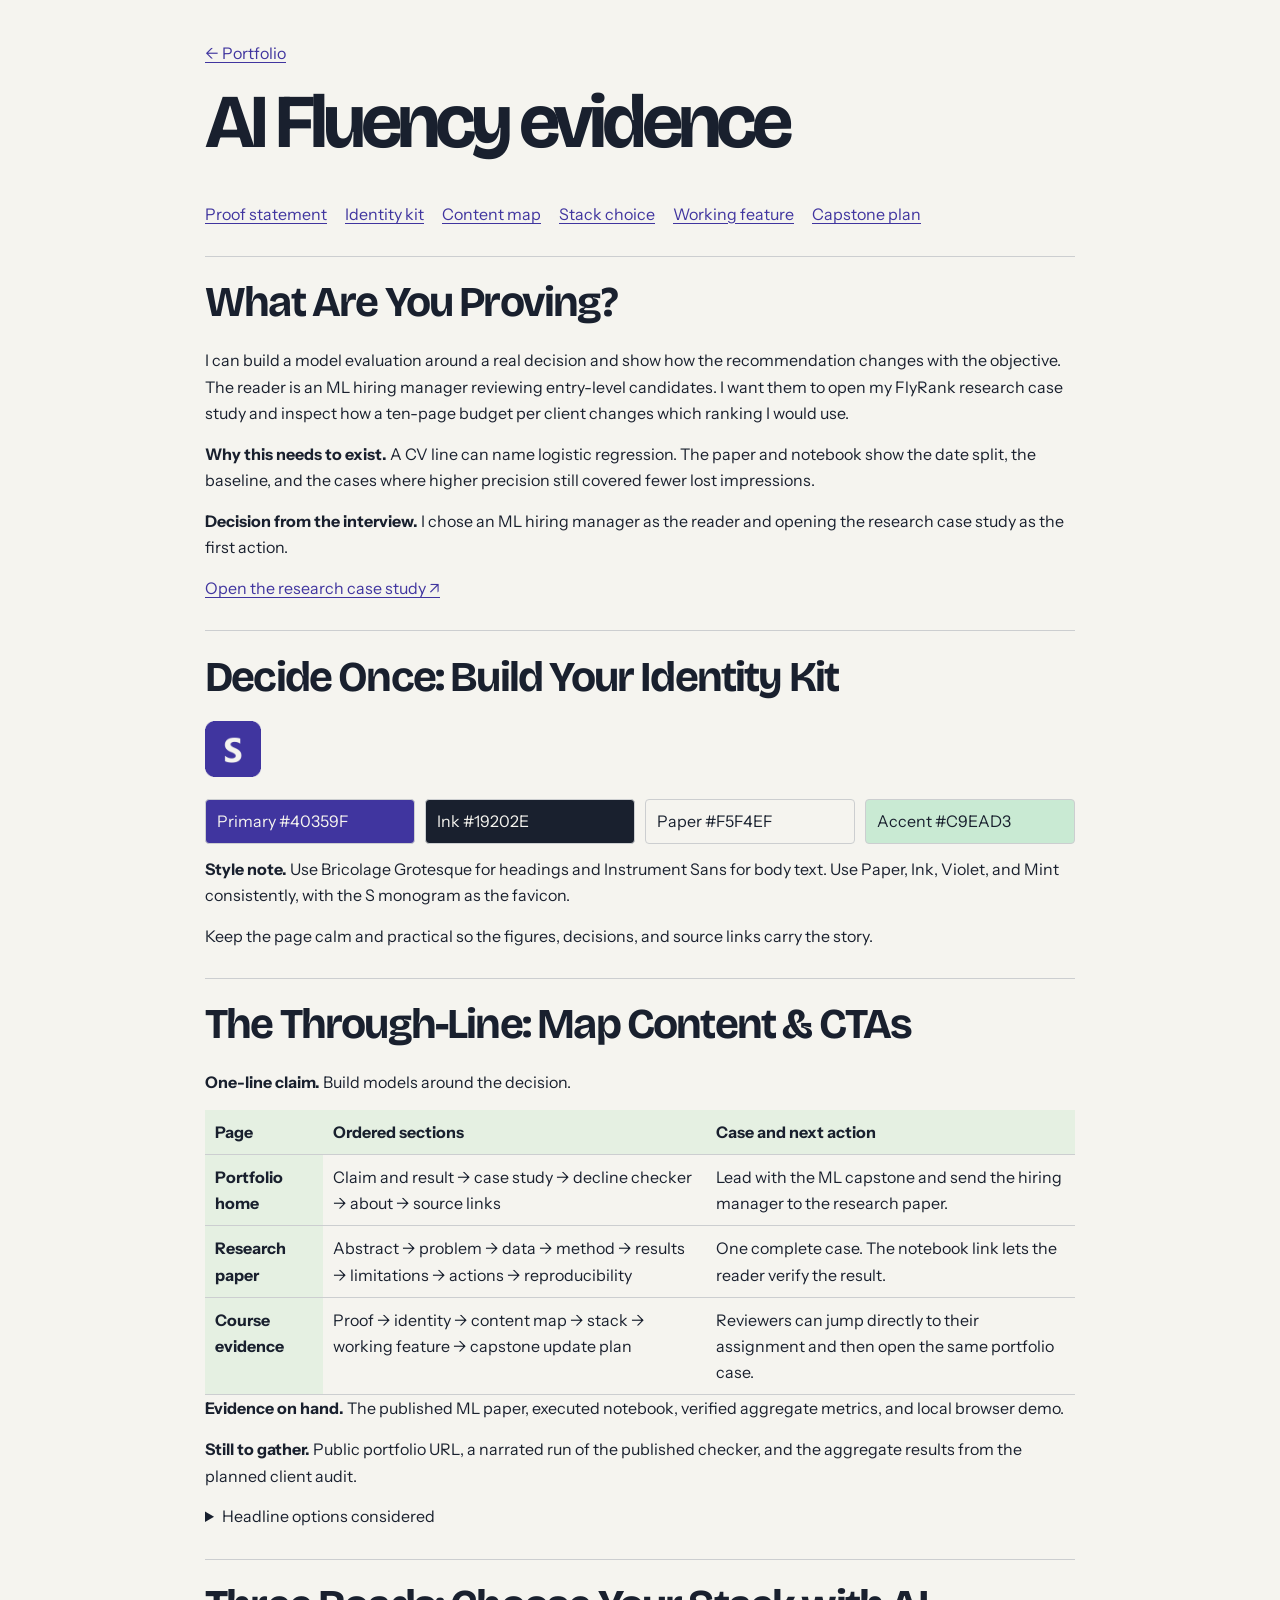
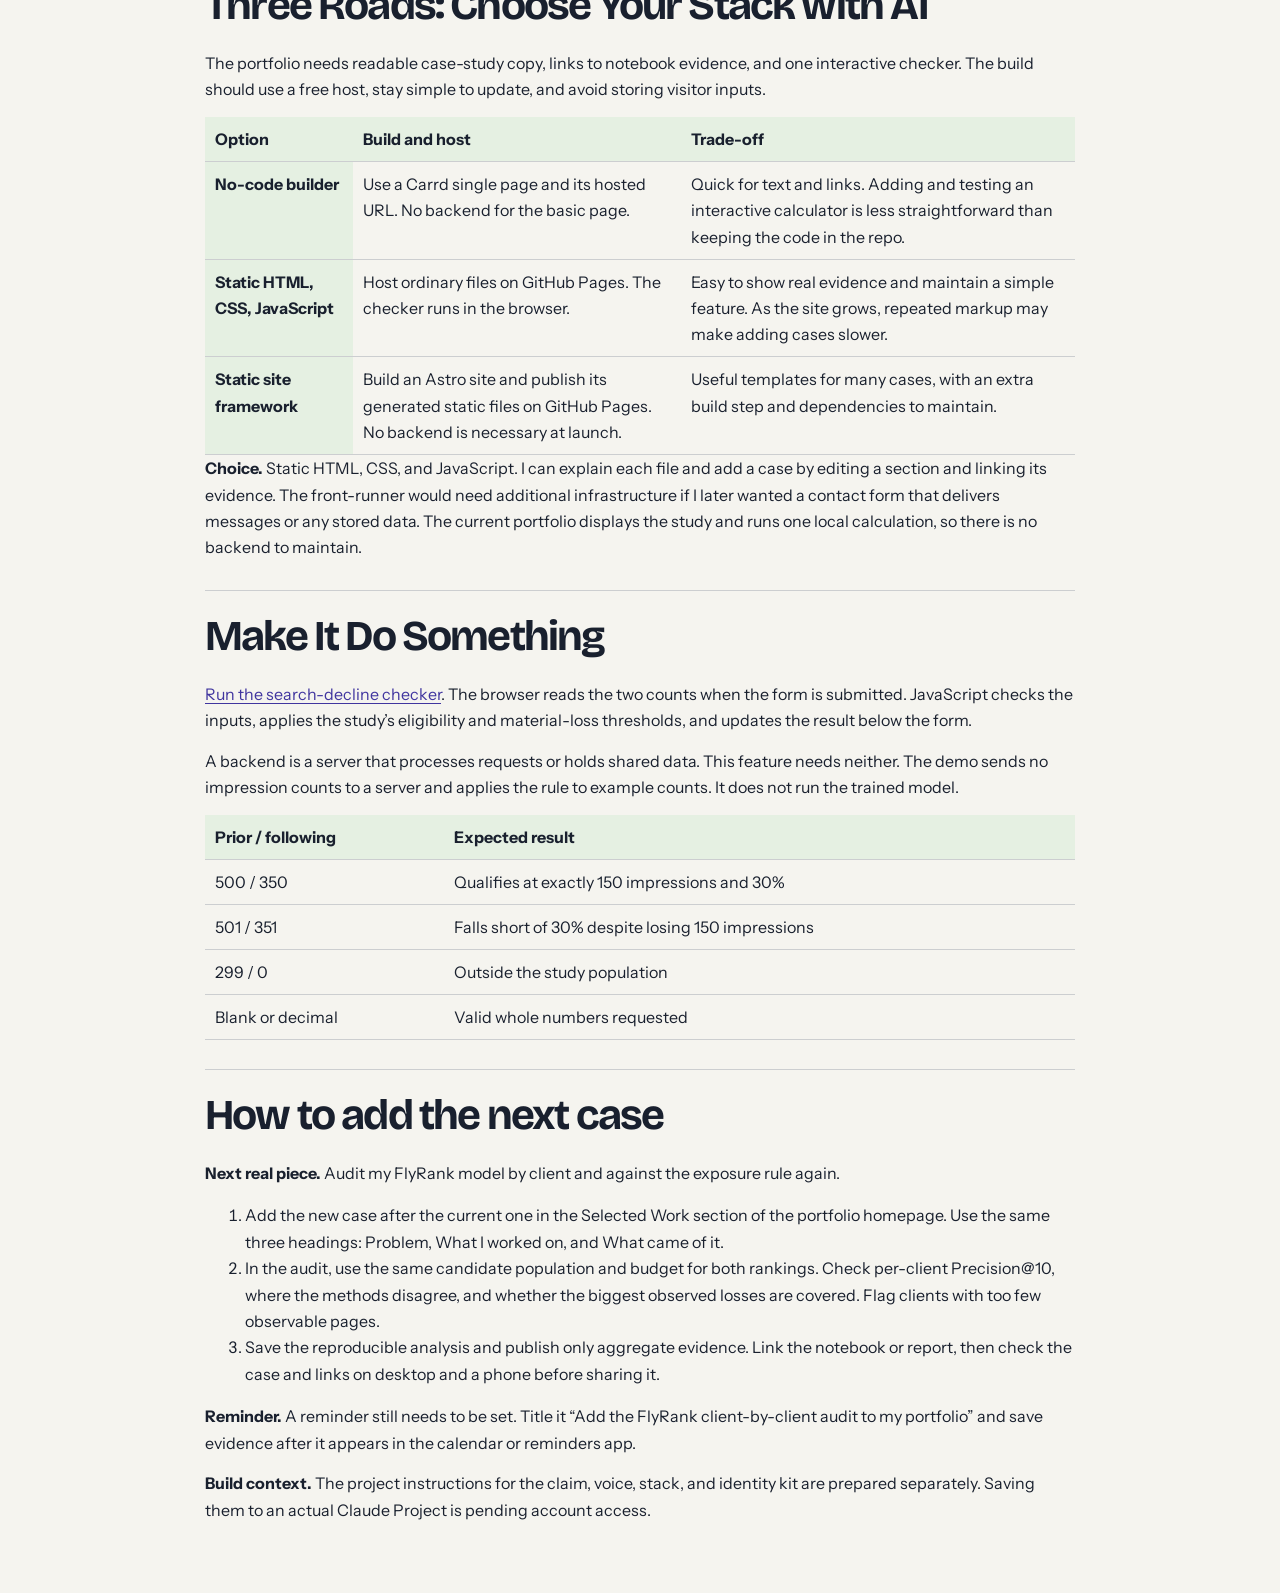
==== evidence.html @ b6f8605e "Publish AI Fluency portfolio and assignment evidence" ====
<!doctype html>
<html lang="en">
<head>
<meta charset="utf-8">
<meta name="viewport" content="width=device-width,initial-scale=1">
<meta name="description" content="AI Fluency evidence for the Shenone77 machine learning portfolio.">
<title>AI Fluency · Portfolio evidence</title>
<link rel="icon" href="favicon.png" type="image/png">
<link rel="stylesheet" href="styles.css">
</head>
<body>
<main class="document">
<p><a href="./">← Portfolio</a></p>
<h1>AI Fluency evidence</h1>
<nav aria-label="Evidence sections">
<a href="#proof">Proof statement</a><a href="#identity">Identity kit</a><a href="#map">Content map</a><a href="#stack">Stack choice</a><a href="#feature">Working feature</a><a href="#capstone">Capstone plan</a>
</nav>

<section id="proof">
<h2>What Are You Proving?</h2>
<p>I can build a model evaluation around a real decision and show how the recommendation changes with the objective. The reader is an ML hiring manager reviewing entry-level candidates. I want them to open my FlyRank research case study and inspect how a ten-page budget per client changes which ranking I would use.</p>
<p><strong>Why this needs to exist.</strong> A CV line can name logistic regression. The paper and notebook show the date split, the baseline, and the cases where higher precision still covered fewer lost impressions.</p>
<p><strong>Decision from the interview.</strong> I chose an ML hiring manager as the reader and opening the research case study as the first action.</p>
<a href="https://shenone77.github.io/flyrank-ml-internship/">Open the research case study ↗</a>
</section>

<section id="identity">
<h2>Decide Once: Build Your Identity Kit</h2>
<p><img src="favicon.png" width="56" height="56" alt="White S monogram on a violet square"></p>
<div class="swatches" aria-label="Core palette">
<span style="background:#40359f;color:#f5f4ef">Primary #40359F</span>
<span style="background:#19202e;color:#f5f4ef">Ink #19202E</span>
<span style="background:#f5f4ef">Paper #F5F4EF</span>
<span style="background:#c9ead3">Accent #C9EAD3</span>
</div>
<p><strong>Style note.</strong> Use Bricolage Grotesque for headings and Instrument Sans for body text. Use Paper, Ink, Violet, and Mint consistently, with the S monogram as the favicon.</p>
<p>Keep the page calm and practical so the figures, decisions, and source links carry the story.</p>
</section>

<section id="map">
<h2>The Through-Line: Map Content &amp; CTAs</h2>
<p><strong>One-line claim.</strong> Build models around the decision.</p>
<div class="table-wrap"><table><thead><tr><th scope="col">Page</th><th scope="col">Ordered sections</th><th scope="col">Case and next action</th></tr></thead><tbody>
<tr><th scope="row">Portfolio home</th><td>Claim and result → case study → decline checker → about → source links</td><td>Lead with the ML capstone and send the hiring manager to the research paper.</td></tr>
<tr><th scope="row">Research paper</th><td>Abstract → problem → data → method → results → limitations → actions → reproducibility</td><td>One complete case. The notebook link lets the reader verify the result.</td></tr>
<tr><th scope="row">Course evidence</th><td>Proof → identity → content map → stack → working feature → capstone update plan</td><td>Reviewers can jump directly to their assignment and then open the same portfolio case.</td></tr>
</tbody></table></div>
<p><strong>Evidence on hand.</strong> The published ML paper, executed notebook, verified aggregate metrics, and local browser demo.</p>
<p><strong>Still to gather.</strong> Public portfolio URL, a narrated run of the published checker, and the aggregate results from the planned client audit.</p>
<details><summary>Headline options considered</summary><ol>
<li>Build models around the decision.</li><li>Find the pages worth reviewing first.</li><li>Start with the editor’s ten slots.</li><li>Measure what the review queue gets right.</li><li>Test the ranking before shipping the queue.</li><li>Compare models on the same decision.</li><li>Make the review budget part of the metric.</li><li>Show where a model earns its place.</li><li>Trace a ranking from data to action.</li><li>Choose the metric the decision needs.</li>
</ol><p>The first line is short enough for the homepage and broad enough to fit the next audit. The subheading makes the specific decision clear.</p></details>
</section>

<section id="stack">
<h2>Three Roads: Choose Your Stack with AI</h2>
<p>The portfolio needs readable case-study copy, links to notebook evidence, and one interactive checker. The build should use a free host, stay simple to update, and avoid storing visitor inputs.</p>
<div class="table-wrap"><table><thead><tr><th scope="col">Option</th><th scope="col">Build and host</th><th scope="col">Trade-off</th></tr></thead><tbody>
<tr><th scope="row">No-code builder</th><td>Use a Carrd single page and its hosted URL. No backend for the basic page.</td><td>Quick for text and links. Adding and testing an interactive calculator is less straightforward than keeping the code in the repo.</td></tr>
<tr><th scope="row">Static HTML, CSS, JavaScript</th><td>Host ordinary files on GitHub Pages. The checker runs in the browser.</td><td>Easy to show real evidence and maintain a simple feature. As the site grows, repeated markup may make adding cases slower.</td></tr>
<tr><th scope="row">Static site framework</th><td>Build an Astro site and publish its generated static files on GitHub Pages. No backend is necessary at launch.</td><td>Useful templates for many cases, with an extra build step and dependencies to maintain.</td></tr>
</tbody></table></div>
<p><strong>Choice.</strong> Static HTML, CSS, and JavaScript. I can explain each file and add a case by editing a section and linking its evidence. The front-runner would need additional infrastructure if I later wanted a contact form that delivers messages or any stored data. The current portfolio displays the study and runs one local calculation, so there is no backend to maintain.</p>
</section>

<section id="feature">
<h2>Make It Do Something</h2>
<p><a href="./#checker">Run the search-decline checker</a>. The browser reads the two counts when the form is submitted. JavaScript checks the inputs, applies the study’s eligibility and material-loss thresholds, and updates the result below the form.</p>
<p>A backend is a server that processes requests or holds shared data. This feature needs neither. The demo sends no impression counts to a server and applies the rule to example counts. It does not run the trained model.</p>
<div class="table-wrap"><table><thead><tr><th scope="col">Prior / following</th><th scope="col">Expected result</th></tr></thead><tbody>
<tr><td>500 / 350</td><td>Qualifies at exactly 150 impressions and 30%</td></tr>
<tr><td>501 / 351</td><td>Falls short of 30% despite losing 150 impressions</td></tr>
<tr><td>299 / 0</td><td>Outside the study population</td></tr>
<tr><td>Blank or decimal</td><td>Valid whole numbers requested</td></tr>
</tbody></table></div>
</section>

<section id="capstone">
<h2>How to add the next case</h2>
<p><strong>Next real piece.</strong> Audit my FlyRank model by client and against the exposure rule again.</p>
<ol>
<li>Add the new case after the current one in the Selected Work section of the portfolio homepage. Use the same three headings: Problem, What I worked on, and What came of it.</li>
<li>In the audit, use the same candidate population and budget for both rankings. Check per-client Precision@10, where the methods disagree, and whether the biggest observed losses are covered. Flag clients with too few observable pages.</li>
<li>Save the reproducible analysis and publish only aggregate evidence. Link the notebook or report, then check the case and links on desktop and a phone before sharing it.</li>
</ol>
<p><strong>Reminder.</strong> A reminder still needs to be set. Title it “Add the FlyRank client-by-client audit to my portfolio” and save evidence after it appears in the calendar or reminders app.</p>
<p><strong>Build context.</strong> The project instructions for the claim, voice, stack, and identity kit are prepared separately. Saving them to an actual Claude Project is pending account access.</p>
</section>
</main>
</body>
</html>
---- styles.css ----
@import url("https://fonts.googleapis.com/css2?family=Bricolage+Grotesque:wght@500;600;700&family=Instrument+Sans:wght@400;500;600;700&display=swap");
:root{--paper:#f5f4ef;--ink:#19202e;--violet:#40359f;--mint:#c9ead3;--rule:#ccced0;--muted:#47515d;--heading:"Bricolage Grotesque",system-ui,sans-serif}
*{box-sizing:border-box}html{scroll-behavior:smooth}
body{margin:0;color:var(--ink);background:var(--paper);font:1rem/1.65 "Instrument Sans",system-ui,sans-serif}
a{color:var(--violet);text-underline-offset:.18em}a:focus-visible,button:focus-visible,input:focus-visible{outline:2px solid var(--violet);outline-offset:4px}
p{margin:0 0 .9rem}h1,h2,h3{margin:0 0 .5em;font-family:var(--heading);line-height:1.08}h1{font-size:clamp(3.05rem,6vw,6.5rem);letter-spacing:-.066em}h2{font-size:clamp(2rem,4.1vw,3.65rem);letter-spacing:-.043em}h3{font-size:1.35rem}
.shell{width:min(1120px,calc(100% - 56px));margin-inline:auto}
.skip{position:absolute;top:8px;left:8px;z-index:2;padding:8px;background:var(--paper);transform:translateY(-160%)}.skip:focus{transform:none}
.mast{min-height:72px;display:flex;justify-content:space-between;align-items:center;gap:24px;border-bottom:1px solid var(--rule)}
.brand{color:var(--ink);font:700 1.62rem/1 var(--heading);text-decoration:none;letter-spacing:-.055em;white-space:nowrap}.brand span{color:var(--violet)}
.mast nav{display:flex;gap:clamp(12px,2.9vw,34px);flex-wrap:wrap}.mast nav a{color:var(--ink);text-decoration:none}.mast nav a:hover{text-decoration:underline}
.nav-action{font-weight:700;white-space:nowrap}
.hero{display:grid;grid-template-columns:1.23fr .92fr;gap:clamp(20px,5vw,76px);align-items:center;padding-block:clamp(54px,8vw,105px)}
.label{color:var(--violet);font-size:.78rem;font-weight:700;text-transform:uppercase;letter-spacing:.105em;margin-bottom:1rem}
.lede{max-width:40ch;color:var(--muted);font-size:clamp(1.05rem,1.6vw,1.22rem);margin-bottom:1.55rem}
.button{min-height:46px;display:inline-flex;align-items:center;gap:.7em;border:0;border-radius:4px;padding:.65em 1.05em;background:var(--violet);color:var(--paper);text-decoration:none;font:inherit;font-weight:700;cursor:pointer}.button:hover{background:var(--ink)}
.result{margin:0;padding:clamp(22px,3.6vw,40px);border-radius:9px;background:var(--ink);color:var(--paper)}
.result-header{display:flex;justify-content:space-between;gap:12px;color:var(--mint);font-size:.88rem;font-weight:700;border-bottom:1px solid #50655f;padding-bottom:.7rem;margin-bottom:1.2rem}
.result h2{font-size:clamp(1.6rem,3.1vw,2.7rem);margin-bottom:1.1rem}.bar-row{display:grid;grid-template-columns:1fr auto;align-items:center;gap:5px 10px;margin-top:1rem}.bar-row strong{font-size:1.35rem;font-variant-numeric:tabular-nums}
.bar{grid-column:1/-1;height:12px;border-radius:2px;background:#3f4753}.bar i{display:block;width:var(--size);height:100%;background:var(--mint);border-radius:inherit}.bar .rule{background:#aba4de}figcaption{margin-top:1.25rem;font-size:.87rem}
.section{border-top:1px solid var(--rule);padding-block:clamp(35px,5vw,68px);scroll-margin-top:12px}
.three{display:grid;grid-template-columns:repeat(3,minmax(0,1fr));gap:clamp(16px,4vw,40px)}.three p,.demo p,.about p{color:var(--muted)}
.evidence-links{display:flex;flex-wrap:wrap;gap:10px 26px;margin-top:1rem;font-weight:700}
.demo,.about{display:grid;grid-template-columns:.8fr 1fr;gap:clamp(25px,6vw,74px);align-items:start}
.demo-panel{padding:clamp(18px,3vw,34px);border:1px solid var(--rule);border-radius:7px}
.inputs{display:grid;grid-template-columns:repeat(2,minmax(0,1fr));gap:12px;margin-bottom:1rem}
label{font-weight:700;font-size:.95rem}input{display:block;width:100%;margin-top:.42rem;background:var(--paper);color:var(--ink);border:1px solid var(--muted);border-radius:3px;min-height:46px;padding:.3em .6em;font:inherit;font-variant-numeric:tabular-nums}input[aria-invalid="true"]{border:2px solid var(--violet)}
.check-result{margin-top:1.1rem;border-left:3px solid var(--violet);background:#e5f0e2;padding:.65rem .9rem}.check-result p{margin:0}.check-result #result-title{font-weight:700;color:var(--ink)}.check-result #result-detail,.fine{font-size:.9rem}
.footer{display:flex;justify-content:space-between;gap:12px;padding-block:18px;border-top:1px solid var(--rule)}
.document{width:min(870px,calc(100% - 56px));margin:40px auto 70px}.document h1{font-size:clamp(2.4rem,7vw,4.75rem)}.document h2{font-size:clamp(1.7rem,4vw,2.65rem)}.document section{border-top:1px solid var(--rule);padding-top:1.45rem;margin-top:1.8rem}
.document nav{display:flex;flex-wrap:wrap;gap:10px 18px}.document table{border-collapse:collapse;width:100%}.document th,.document td{border-bottom:1px solid var(--rule);padding:.55rem .65rem;text-align:left;vertical-align:top}.document th{background:#e5f0e2}.document .table-wrap{overflow-x:auto}
.swatches{display:flex;flex-wrap:wrap;gap:10px;margin:12px 0}.swatches span{flex:1 1 125px;border:1px solid var(--rule);border-radius:4px;padding:.5em .7em}.document blockquote{border-left:3px solid var(--violet);padding-left:.8rem;margin-left:0;color:var(--muted)}
@media(max-width:780px){.shell,.document{width:min(100% - 32px,1120px)}.mast{flex-wrap:wrap;padding-block:14px;gap:10px 20px}.mast nav{order:2;flex-basis:100%}.hero,.three,.demo,.about{grid-template-columns:1fr}.hero{gap:28px}.three{gap:16px}}
@media(max-width:375px){.inputs{grid-template-columns:1fr}}
@media(prefers-reduced-motion:reduce){html{scroll-behavior:auto}}
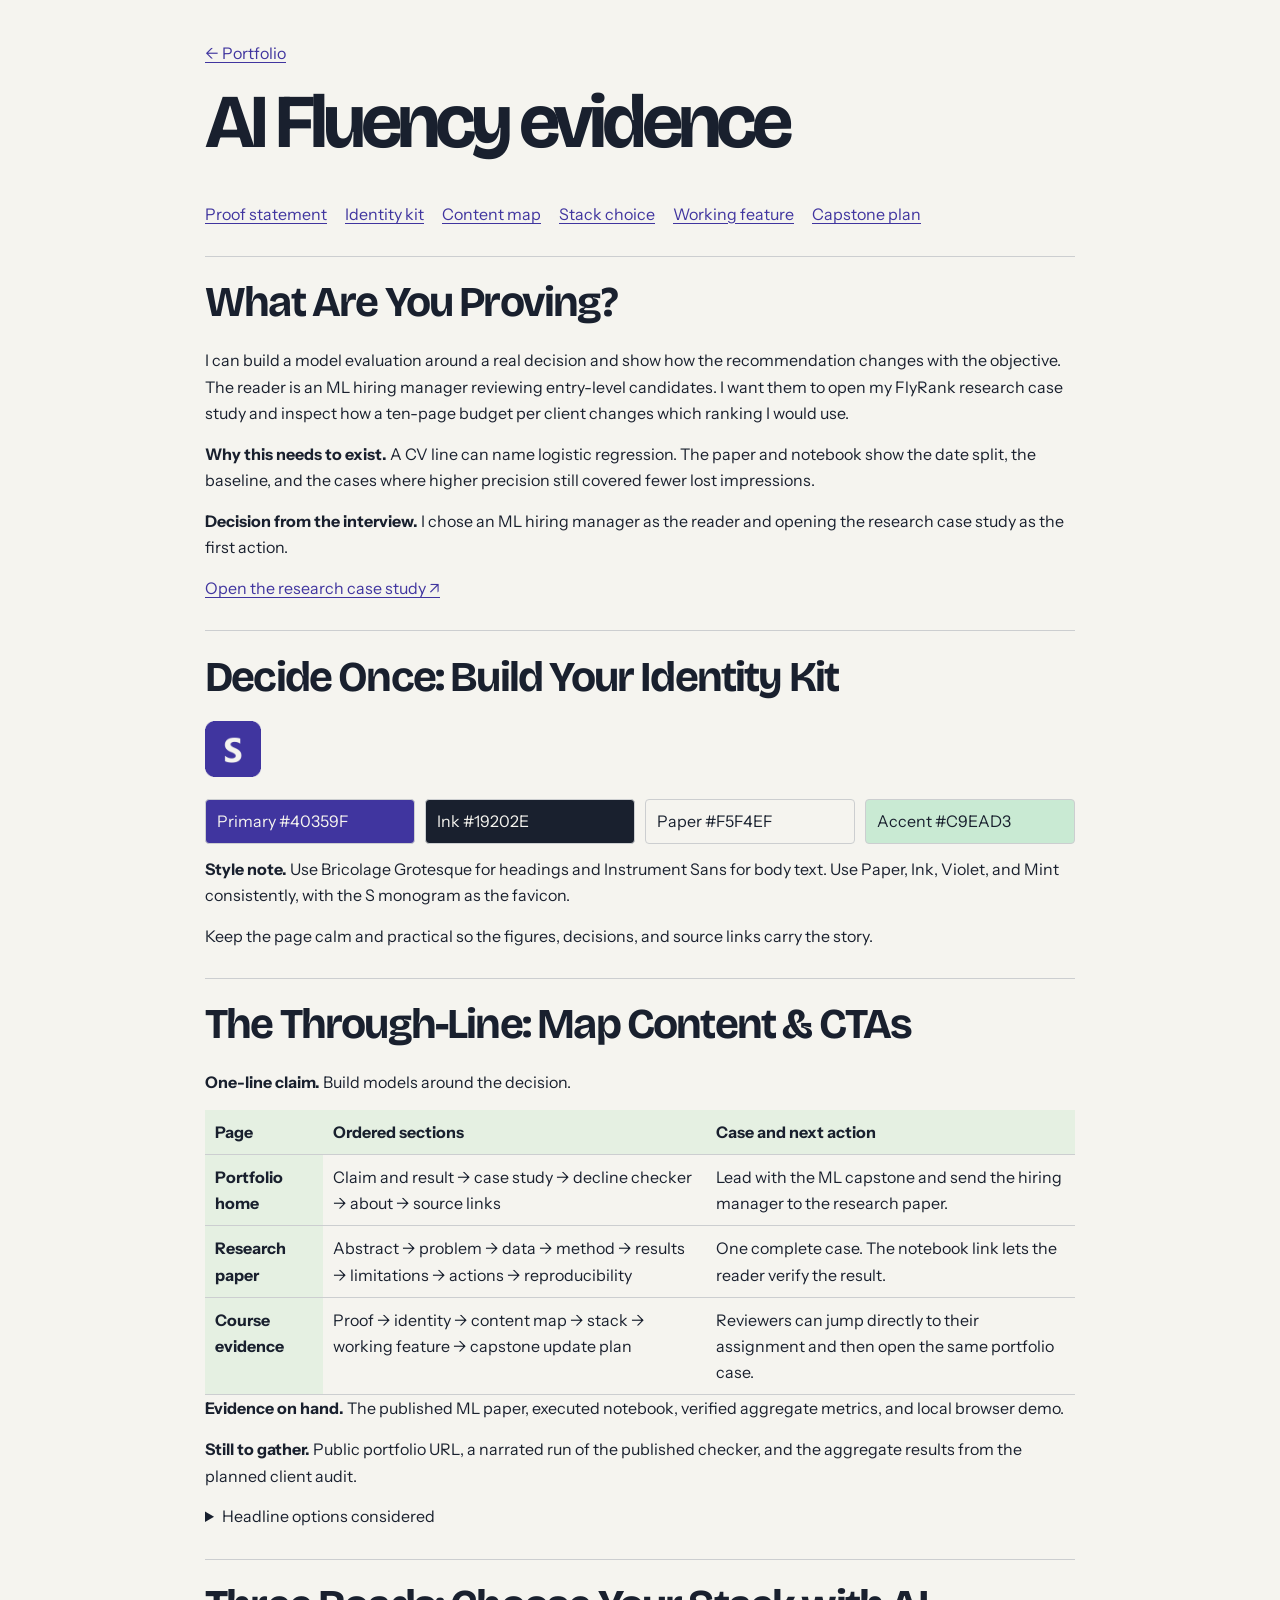
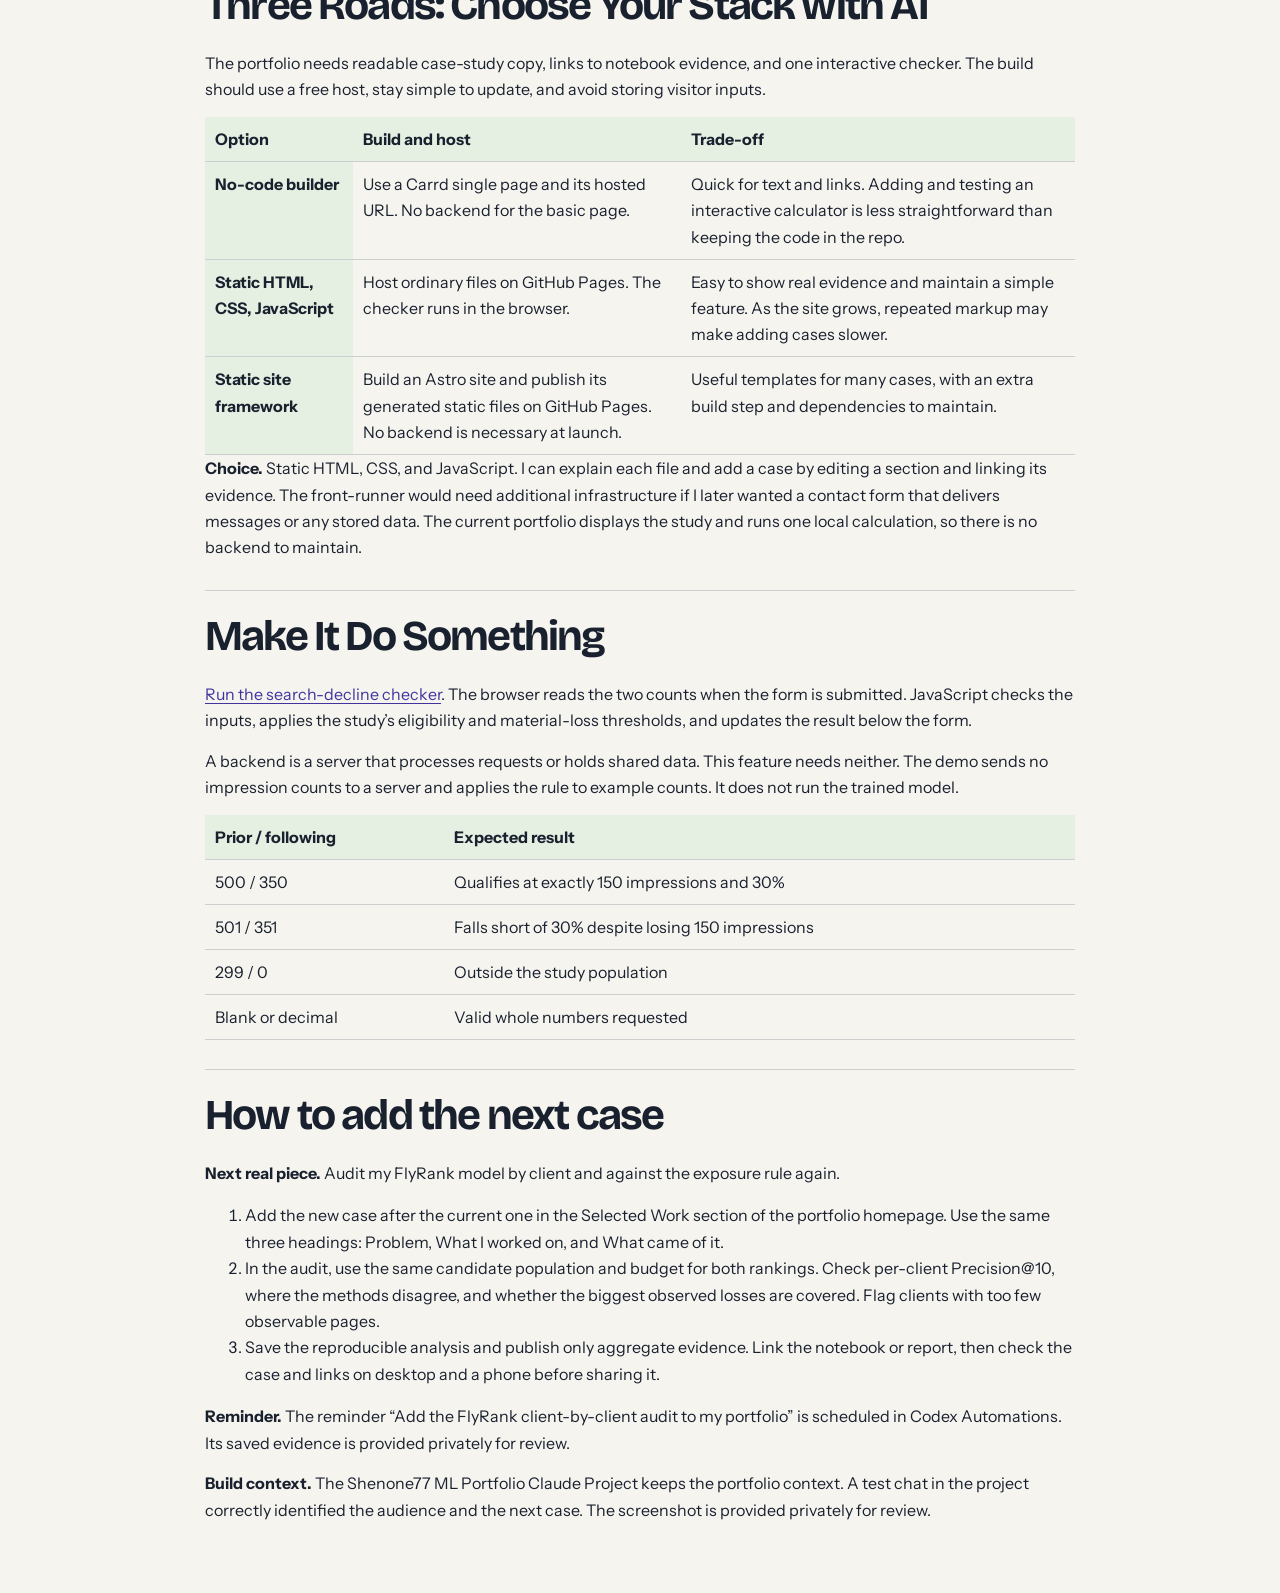
==== commit 774c6ab8: "Update AI Fluency capstone evidence status" ====
--- a/evidence.html
+++ b/evidence.html
@@ -1,91 +1,91 @@
-<!doctype html>
-<html lang="en">
-<head>
-<meta charset="utf-8">
-<meta name="viewport" content="width=device-width,initial-scale=1">
-<meta name="description" content="AI Fluency evidence for the Shenone77 machine learning portfolio.">
-<title>AI Fluency · Portfolio evidence</title>
-<link rel="icon" href="favicon.png" type="image/png">
-<link rel="stylesheet" href="styles.css">
-</head>
-<body>
-<main class="document">
-<p><a href="./">← Portfolio</a></p>
-<h1>AI Fluency evidence</h1>
-<nav aria-label="Evidence sections">
-<a href="#proof">Proof statement</a><a href="#identity">Identity kit</a><a href="#map">Content map</a><a href="#stack">Stack choice</a><a href="#feature">Working feature</a><a href="#capstone">Capstone plan</a>
-</nav>
-
-<section id="proof">
-<h2>What Are You Proving?</h2>
-<p>I can build a model evaluation around a real decision and show how the recommendation changes with the objective. The reader is an ML hiring manager reviewing entry-level candidates. I want them to open my FlyRank research case study and inspect how a ten-page budget per client changes which ranking I would use.</p>
-<p><strong>Why this needs to exist.</strong> A CV line can name logistic regression. The paper and notebook show the date split, the baseline, and the cases where higher precision still covered fewer lost impressions.</p>
-<p><strong>Decision from the interview.</strong> I chose an ML hiring manager as the reader and opening the research case study as the first action.</p>
-<a href="https://shenone77.github.io/flyrank-ml-internship/">Open the research case study ↗</a>
-</section>
-
-<section id="identity">
-<h2>Decide Once: Build Your Identity Kit</h2>
-<p><img src="favicon.png" width="56" height="56" alt="White S monogram on a violet square"></p>
-<div class="swatches" aria-label="Core palette">
-<span style="background:#40359f;color:#f5f4ef">Primary #40359F</span>
-<span style="background:#19202e;color:#f5f4ef">Ink #19202E</span>
-<span style="background:#f5f4ef">Paper #F5F4EF</span>
-<span style="background:#c9ead3">Accent #C9EAD3</span>
-</div>
-<p><strong>Style note.</strong> Use Bricolage Grotesque for headings and Instrument Sans for body text. Use Paper, Ink, Violet, and Mint consistently, with the S monogram as the favicon.</p>
-<p>Keep the page calm and practical so the figures, decisions, and source links carry the story.</p>
-</section>
-
-<section id="map">
-<h2>The Through-Line: Map Content &amp; CTAs</h2>
-<p><strong>One-line claim.</strong> Build models around the decision.</p>
-<div class="table-wrap"><table><thead><tr><th scope="col">Page</th><th scope="col">Ordered sections</th><th scope="col">Case and next action</th></tr></thead><tbody>
-<tr><th scope="row">Portfolio home</th><td>Claim and result → case study → decline checker → about → source links</td><td>Lead with the ML capstone and send the hiring manager to the research paper.</td></tr>
-<tr><th scope="row">Research paper</th><td>Abstract → problem → data → method → results → limitations → actions → reproducibility</td><td>One complete case. The notebook link lets the reader verify the result.</td></tr>
-<tr><th scope="row">Course evidence</th><td>Proof → identity → content map → stack → working feature → capstone update plan</td><td>Reviewers can jump directly to their assignment and then open the same portfolio case.</td></tr>
-</tbody></table></div>
-<p><strong>Evidence on hand.</strong> The published ML paper, executed notebook, verified aggregate metrics, and local browser demo.</p>
-<p><strong>Still to gather.</strong> Public portfolio URL, a narrated run of the published checker, and the aggregate results from the planned client audit.</p>
-<details><summary>Headline options considered</summary><ol>
-<li>Build models around the decision.</li><li>Find the pages worth reviewing first.</li><li>Start with the editor’s ten slots.</li><li>Measure what the review queue gets right.</li><li>Test the ranking before shipping the queue.</li><li>Compare models on the same decision.</li><li>Make the review budget part of the metric.</li><li>Show where a model earns its place.</li><li>Trace a ranking from data to action.</li><li>Choose the metric the decision needs.</li>
-</ol><p>The first line is short enough for the homepage and broad enough to fit the next audit. The subheading makes the specific decision clear.</p></details>
-</section>
-
-<section id="stack">
-<h2>Three Roads: Choose Your Stack with AI</h2>
-<p>The portfolio needs readable case-study copy, links to notebook evidence, and one interactive checker. The build should use a free host, stay simple to update, and avoid storing visitor inputs.</p>
-<div class="table-wrap"><table><thead><tr><th scope="col">Option</th><th scope="col">Build and host</th><th scope="col">Trade-off</th></tr></thead><tbody>
-<tr><th scope="row">No-code builder</th><td>Use a Carrd single page and its hosted URL. No backend for the basic page.</td><td>Quick for text and links. Adding and testing an interactive calculator is less straightforward than keeping the code in the repo.</td></tr>
-<tr><th scope="row">Static HTML, CSS, JavaScript</th><td>Host ordinary files on GitHub Pages. The checker runs in the browser.</td><td>Easy to show real evidence and maintain a simple feature. As the site grows, repeated markup may make adding cases slower.</td></tr>
-<tr><th scope="row">Static site framework</th><td>Build an Astro site and publish its generated static files on GitHub Pages. No backend is necessary at launch.</td><td>Useful templates for many cases, with an extra build step and dependencies to maintain.</td></tr>
-</tbody></table></div>
-<p><strong>Choice.</strong> Static HTML, CSS, and JavaScript. I can explain each file and add a case by editing a section and linking its evidence. The front-runner would need additional infrastructure if I later wanted a contact form that delivers messages or any stored data. The current portfolio displays the study and runs one local calculation, so there is no backend to maintain.</p>
-</section>
-
-<section id="feature">
-<h2>Make It Do Something</h2>
-<p><a href="./#checker">Run the search-decline checker</a>. The browser reads the two counts when the form is submitted. JavaScript checks the inputs, applies the study’s eligibility and material-loss thresholds, and updates the result below the form.</p>
-<p>A backend is a server that processes requests or holds shared data. This feature needs neither. The demo sends no impression counts to a server and applies the rule to example counts. It does not run the trained model.</p>
-<div class="table-wrap"><table><thead><tr><th scope="col">Prior / following</th><th scope="col">Expected result</th></tr></thead><tbody>
-<tr><td>500 / 350</td><td>Qualifies at exactly 150 impressions and 30%</td></tr>
-<tr><td>501 / 351</td><td>Falls short of 30% despite losing 150 impressions</td></tr>
-<tr><td>299 / 0</td><td>Outside the study population</td></tr>
-<tr><td>Blank or decimal</td><td>Valid whole numbers requested</td></tr>
-</tbody></table></div>
-</section>
-
-<section id="capstone">
-<h2>How to add the next case</h2>
-<p><strong>Next real piece.</strong> Audit my FlyRank model by client and against the exposure rule again.</p>
-<ol>
-<li>Add the new case after the current one in the Selected Work section of the portfolio homepage. Use the same three headings: Problem, What I worked on, and What came of it.</li>
-<li>In the audit, use the same candidate population and budget for both rankings. Check per-client Precision@10, where the methods disagree, and whether the biggest observed losses are covered. Flag clients with too few observable pages.</li>
-<li>Save the reproducible analysis and publish only aggregate evidence. Link the notebook or report, then check the case and links on desktop and a phone before sharing it.</li>
-</ol>
-<p><strong>Reminder.</strong> A reminder still needs to be set. Title it “Add the FlyRank client-by-client audit to my portfolio” and save evidence after it appears in the calendar or reminders app.</p>
-<p><strong>Build context.</strong> The project instructions for the claim, voice, stack, and identity kit are prepared separately. Saving them to an actual Claude Project is pending account access.</p>
-</section>
-</main>
-</body>
+<!doctype html>
+<html lang="en">
+<head>
+<meta charset="utf-8">
+<meta name="viewport" content="width=device-width,initial-scale=1">
+<meta name="description" content="AI Fluency evidence for the Shenone77 machine learning portfolio.">
+<title>AI Fluency · Portfolio evidence</title>
+<link rel="icon" href="favicon.png" type="image/png">
+<link rel="stylesheet" href="styles.css">
+</head>
+<body>
+<main class="document">
+<p><a href="./">← Portfolio</a></p>
+<h1>AI Fluency evidence</h1>
+<nav aria-label="Evidence sections">
+<a href="#proof">Proof statement</a><a href="#identity">Identity kit</a><a href="#map">Content map</a><a href="#stack">Stack choice</a><a href="#feature">Working feature</a><a href="#capstone">Capstone plan</a>
+</nav>
+
+<section id="proof">
+<h2>What Are You Proving?</h2>
+<p>I can build a model evaluation around a real decision and show how the recommendation changes with the objective. The reader is an ML hiring manager reviewing entry-level candidates. I want them to open my FlyRank research case study and inspect how a ten-page budget per client changes which ranking I would use.</p>
+<p><strong>Why this needs to exist.</strong> A CV line can name logistic regression. The paper and notebook show the date split, the baseline, and the cases where higher precision still covered fewer lost impressions.</p>
+<p><strong>Decision from the interview.</strong> I chose an ML hiring manager as the reader and opening the research case study as the first action.</p>
+<a href="https://shenone77.github.io/flyrank-ml-internship/">Open the research case study ↗</a>
+</section>
+
+<section id="identity">
+<h2>Decide Once: Build Your Identity Kit</h2>
+<p><img src="favicon.png" width="56" height="56" alt="White S monogram on a violet square"></p>
+<div class="swatches" aria-label="Core palette">
+<span style="background:#40359f;color:#f5f4ef">Primary #40359F</span>
+<span style="background:#19202e;color:#f5f4ef">Ink #19202E</span>
+<span style="background:#f5f4ef">Paper #F5F4EF</span>
+<span style="background:#c9ead3">Accent #C9EAD3</span>
+</div>
+<p><strong>Style note.</strong> Use Bricolage Grotesque for headings and Instrument Sans for body text. Use Paper, Ink, Violet, and Mint consistently, with the S monogram as the favicon.</p>
+<p>Keep the page calm and practical so the figures, decisions, and source links carry the story.</p>
+</section>
+
+<section id="map">
+<h2>The Through-Line: Map Content &amp; CTAs</h2>
+<p><strong>One-line claim.</strong> Build models around the decision.</p>
+<div class="table-wrap"><table><thead><tr><th scope="col">Page</th><th scope="col">Ordered sections</th><th scope="col">Case and next action</th></tr></thead><tbody>
+<tr><th scope="row">Portfolio home</th><td>Claim and result → case study → decline checker → about → source links</td><td>Lead with the ML capstone and send the hiring manager to the research paper.</td></tr>
+<tr><th scope="row">Research paper</th><td>Abstract → problem → data → method → results → limitations → actions → reproducibility</td><td>One complete case. The notebook link lets the reader verify the result.</td></tr>
+<tr><th scope="row">Course evidence</th><td>Proof → identity → content map → stack → working feature → capstone update plan</td><td>Reviewers can jump directly to their assignment and then open the same portfolio case.</td></tr>
+</tbody></table></div>
+<p><strong>Evidence on hand.</strong> The published ML paper, executed notebook, verified aggregate metrics, and local browser demo.</p>
+<p><strong>Still to gather.</strong> Public portfolio URL, a narrated run of the published checker, and the aggregate results from the planned client audit.</p>
+<details><summary>Headline options considered</summary><ol>
+<li>Build models around the decision.</li><li>Find the pages worth reviewing first.</li><li>Start with the editor’s ten slots.</li><li>Measure what the review queue gets right.</li><li>Test the ranking before shipping the queue.</li><li>Compare models on the same decision.</li><li>Make the review budget part of the metric.</li><li>Show where a model earns its place.</li><li>Trace a ranking from data to action.</li><li>Choose the metric the decision needs.</li>
+</ol><p>The first line is short enough for the homepage and broad enough to fit the next audit. The subheading makes the specific decision clear.</p></details>
+</section>
+
+<section id="stack">
+<h2>Three Roads: Choose Your Stack with AI</h2>
+<p>The portfolio needs readable case-study copy, links to notebook evidence, and one interactive checker. The build should use a free host, stay simple to update, and avoid storing visitor inputs.</p>
+<div class="table-wrap"><table><thead><tr><th scope="col">Option</th><th scope="col">Build and host</th><th scope="col">Trade-off</th></tr></thead><tbody>
+<tr><th scope="row">No-code builder</th><td>Use a Carrd single page and its hosted URL. No backend for the basic page.</td><td>Quick for text and links. Adding and testing an interactive calculator is less straightforward than keeping the code in the repo.</td></tr>
+<tr><th scope="row">Static HTML, CSS, JavaScript</th><td>Host ordinary files on GitHub Pages. The checker runs in the browser.</td><td>Easy to show real evidence and maintain a simple feature. As the site grows, repeated markup may make adding cases slower.</td></tr>
+<tr><th scope="row">Static site framework</th><td>Build an Astro site and publish its generated static files on GitHub Pages. No backend is necessary at launch.</td><td>Useful templates for many cases, with an extra build step and dependencies to maintain.</td></tr>
+</tbody></table></div>
+<p><strong>Choice.</strong> Static HTML, CSS, and JavaScript. I can explain each file and add a case by editing a section and linking its evidence. The front-runner would need additional infrastructure if I later wanted a contact form that delivers messages or any stored data. The current portfolio displays the study and runs one local calculation, so there is no backend to maintain.</p>
+</section>
+
+<section id="feature">
+<h2>Make It Do Something</h2>
+<p><a href="./#checker">Run the search-decline checker</a>. The browser reads the two counts when the form is submitted. JavaScript checks the inputs, applies the study’s eligibility and material-loss thresholds, and updates the result below the form.</p>
+<p>A backend is a server that processes requests or holds shared data. This feature needs neither. The demo sends no impression counts to a server and applies the rule to example counts. It does not run the trained model.</p>
+<div class="table-wrap"><table><thead><tr><th scope="col">Prior / following</th><th scope="col">Expected result</th></tr></thead><tbody>
+<tr><td>500 / 350</td><td>Qualifies at exactly 150 impressions and 30%</td></tr>
+<tr><td>501 / 351</td><td>Falls short of 30% despite losing 150 impressions</td></tr>
+<tr><td>299 / 0</td><td>Outside the study population</td></tr>
+<tr><td>Blank or decimal</td><td>Valid whole numbers requested</td></tr>
+</tbody></table></div>
+</section>
+
+<section id="capstone">
+<h2>How to add the next case</h2>
+<p><strong>Next real piece.</strong> Audit my FlyRank model by client and against the exposure rule again.</p>
+<ol>
+<li>Add the new case after the current one in the Selected Work section of the portfolio homepage. Use the same three headings: Problem, What I worked on, and What came of it.</li>
+<li>In the audit, use the same candidate population and budget for both rankings. Check per-client Precision@10, where the methods disagree, and whether the biggest observed losses are covered. Flag clients with too few observable pages.</li>
+<li>Save the reproducible analysis and publish only aggregate evidence. Link the notebook or report, then check the case and links on desktop and a phone before sharing it.</li>
+</ol>
+<p><strong>Reminder.</strong> The reminder “Add the FlyRank client-by-client audit to my portfolio” is scheduled in Codex Automations. Its saved evidence is provided privately for review.</p>
+<p><strong>Build context.</strong> The Shenone77 ML Portfolio Claude Project keeps the portfolio context. A test chat in the project correctly identified the audience and the next case. The screenshot is provided privately for review.</p>
+</section>
+</main>
+</body>
 </html>
